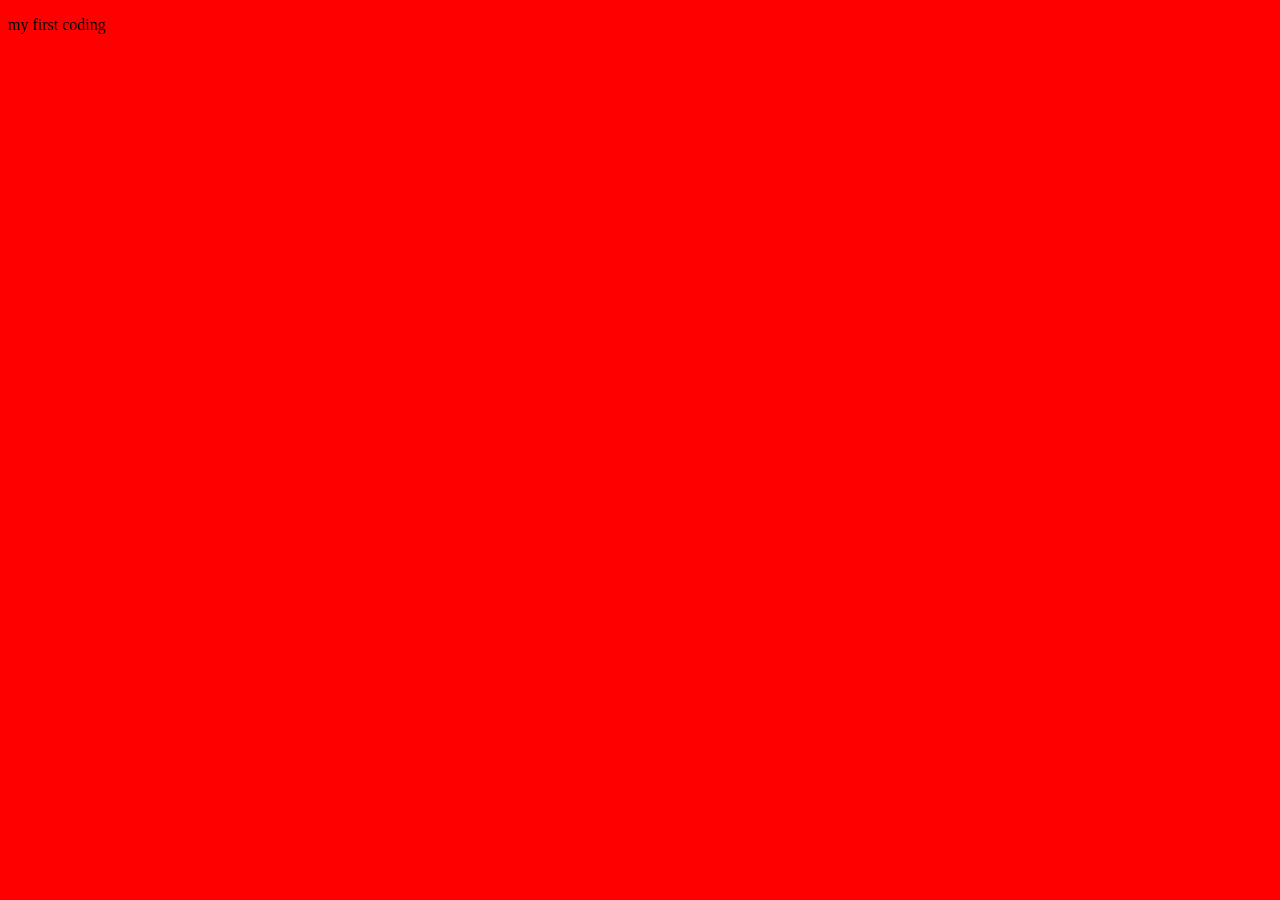
==== index.html @ ef271aee "first commit" ====
<!DOCTYPE html>
<html lang="en">
<head>
    <link rel="stylesheet"href="style.css">
<meta charset="UTF-8">
<meta namne="viewport"content="width=device-width,
initital-scale="1.0">
<title>my first website</title>
</head>
<body>
    <script src="script.js"></script>
    <p>my first coding</p>
</body>
</html>
---- style.css ----
body {
    background-color: red;

}
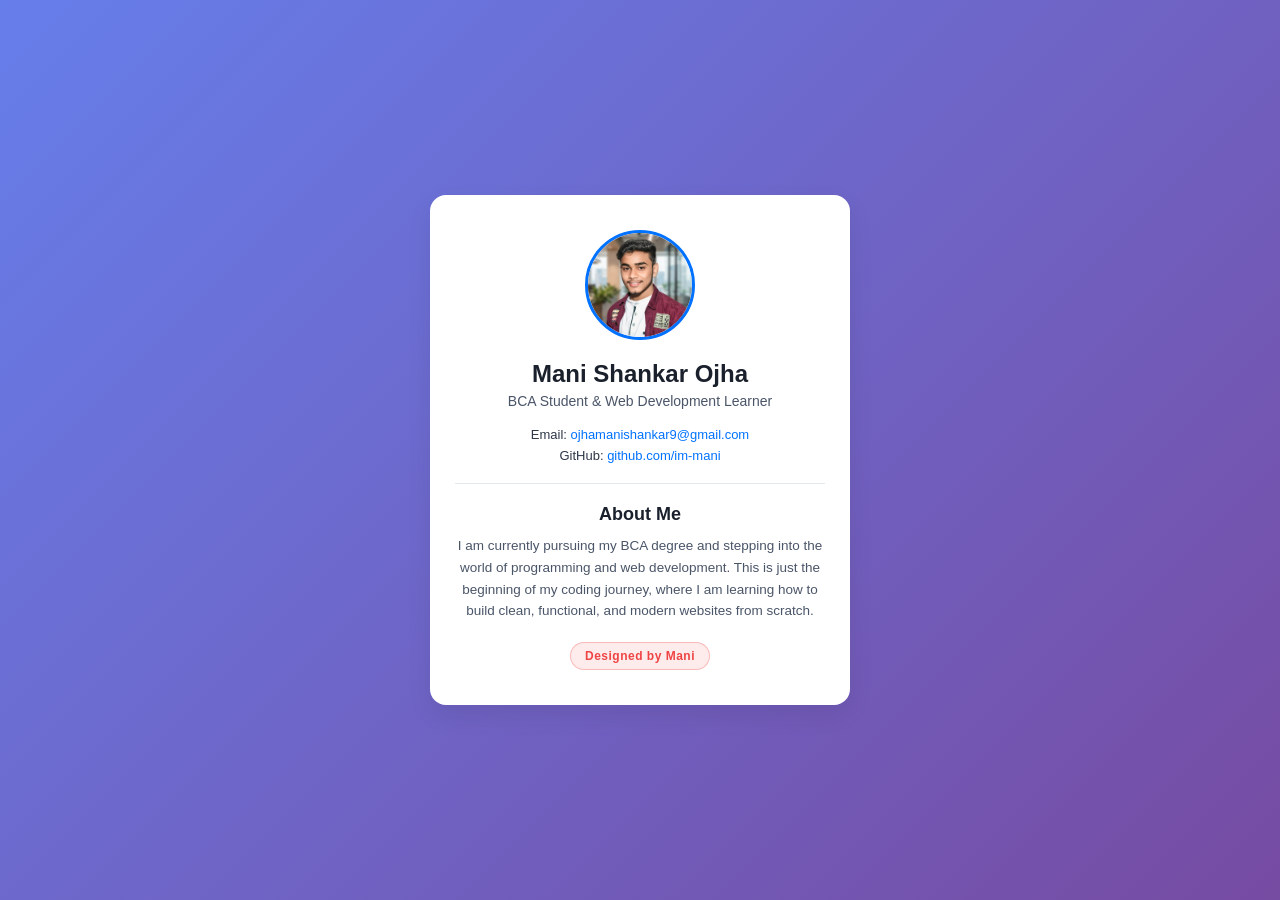
==== commit f9584eb4: "Rename portfolio.html to index.html" ====
--- a/index.html
+++ b/index.html
@@ -1,14 +1,153 @@
 <!DOCTYPE html>
 <html lang="en">
 <head>
-    <link rel="stylesheet"href="style.css">
-<meta charset="UTF-8">
-<meta namne="viewport"content="width=device-width,
-initital-scale="1.0">
-<title>my first website</title>
+    <meta name="description" content="official portfolio of mani shankar ojha,BCA student and web devlopment learner from ballia,uttarpradesh.">
+    <meta name="keywords" content="mani shankar ojha,mani shankar protfolio,BCA student ballia,web developer mani">
+    <meta name="author" content="mani shankar ojha">
+    <meta charset="UTF-8">
+    <meta name="viewport" content="width=device-width, initial-scale=1.0">
+    <title>Portfolio - Mani Shankar Ojha</title>
+    <style>
+        * {
+            margin: 0;
+            padding: 0;
+            box-sizing: border-box;
+            font-family: 'Segoe UI', Tahoma, Geneva, Verdana, sans-serif;
+        }
+
+        body {
+            background: linear-gradient(135deg, #667eea 0%, #764ba2 100%);
+            min-height: 100vh;
+            display: flex;
+            justify-content: center;
+            align-items: center;
+            padding: 20px;
+        }
+
+        .portfolio-card {
+            background: #ffffff;
+            width: 100%;
+            max-width: 420px;
+            padding: 35px 25px;
+            border-radius: 16px;
+            box-shadow: 0 10px 25px rgba(0, 0, 0, 0.08);
+            text-align: center;
+        }
+
+        .profile-img-container {
+            width: 110px;
+            height: 110px;
+            margin: 0 auto 20px auto;
+            border-radius: 50%;
+            overflow: hidden;
+            border: 3px solid #0072ff;
+            background-color: #e2e8f0;
+        }
+
+        .profile-img-container img {
+            width: 100%;
+            height: 100%;
+            object-fit: cover;
+        }
+
+        .name {
+            font-size: 24px;
+            font-weight: 700;
+            color: #1a202c;
+            margin-bottom: 5px;
+        }
+
+        .title {
+            font-size: 14px;
+            color: #4a5568;
+            margin-bottom: 18px;
+            font-weight: 500;
+        }
+
+        .contact-info {
+            font-size: 13px;
+            color: #2d3748;
+            margin-bottom: 6px;
+        }
+
+        .contact-info a {
+            color: #0072ff;
+            text-decoration: none;
+            font-weight: 500;
+        }
+
+        .contact-info a:hover {
+            text-decoration: underline;
+        }
+
+        .divider {
+            margin: 20px 0;
+            border: none;
+            border-top: 1px solid #e2e8f0;
+        }
+
+        .about-heading {
+            font-size: 18px;
+            font-weight: 700;
+            color: #1a202c;
+            margin-bottom: 10px;
+        }
+
+        .about-text {
+            font-size: 13.5px;
+            color: #4a5568;
+            line-height: 1.6;
+            text-align: center;
+            margin-bottom: 20px;
+        }
+
+        .designer-badge {
+            display: inline-block;
+            background: rgba(239, 68, 68, 0.1);
+            color: #ef4444;
+            border: 1px solid rgba(239, 68, 68, 0.3);
+            padding: 6px 14px;
+            border-radius: 20px;
+            font-size: 12px;
+            font-weight: 600;
+            letter-spacing: 0.5px;
+        }
+    </style>
 </head>
 <body>
-    <script src="script.js"></script>
-    <p>my first coding</p>
+
+    <div class="portfolio-card">
+        <!-- Profile Picture Section -->
+        <div class="profile-img-container">
+            <!-- Yahan apni photo ka file name daal dena, jaise: photo.jpg -->
+           <img src="ojhaji.jpeg"alt="profile picture">
+        </div>
+
+        <!-- Name and Title -->
+        <div class="name">Mani Shankar Ojha</div>
+        <div class="title">BCA Student & Web Development Learner</div>
+
+        <!-- Contact Details -->
+        <div class="contact-info">
+            Email: <a href="mailto:ojhamanishankar9@gmail.com">ojhamanishankar9@gmail.com</a>
+        </div>
+        <div class="contact-info">
+            GitHub: <a href="https://github.com/im-mani" target="_blank">github.com/im-mani</a>
+        </div>
+
+        <hr class="divider">
+
+        <!-- About Me Section -->
+        <div class="about-heading">About Me</div>
+        <div class="about-text">
+            I am currently pursuing my BCA degree and stepping into the world of programming and web development. This is just the beginning of my coding journey, where I am learning how to build clean, functional, and modern websites from scratch.
+        </div>
+
+        <!-- Red Highlighted Designer Badge -->
+        <div class="designer-badge">
+            Designed by Mani
+        </div>
+    </div>
+
 </body>
-</html>+</html>
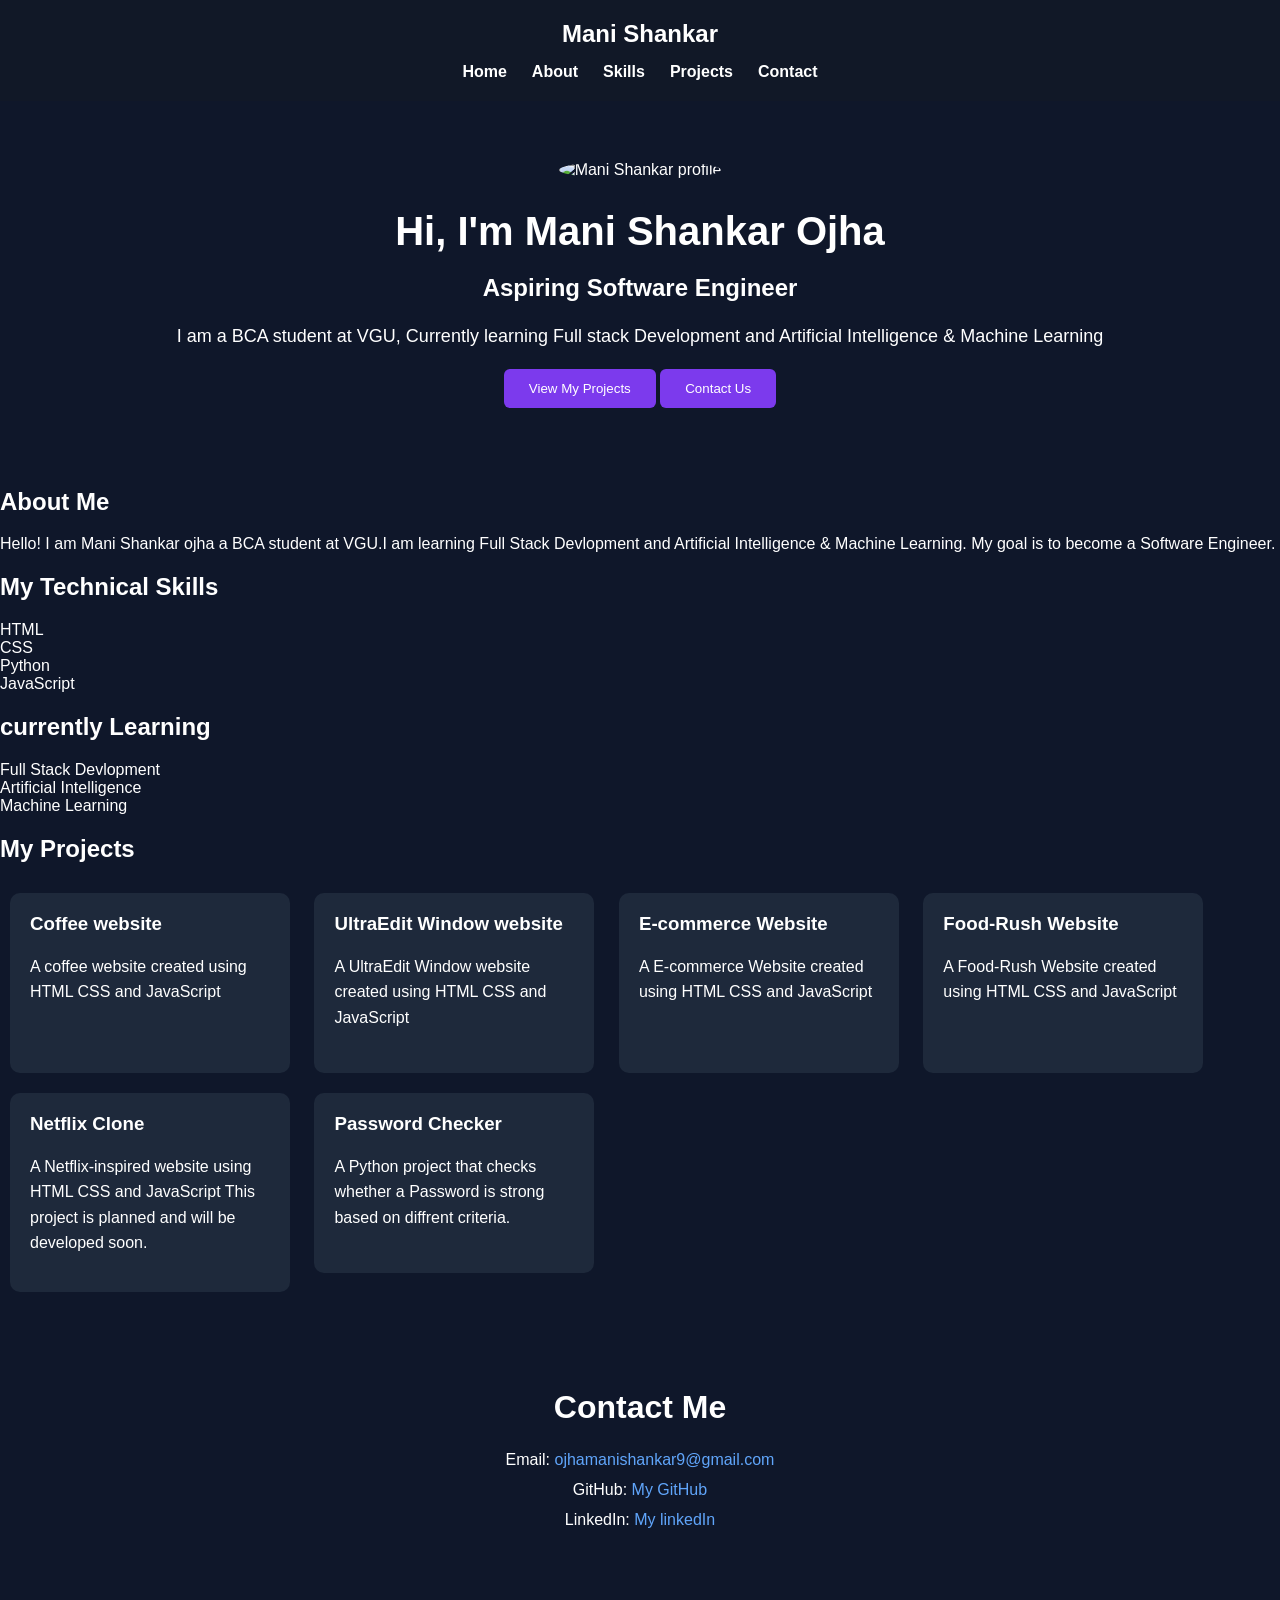
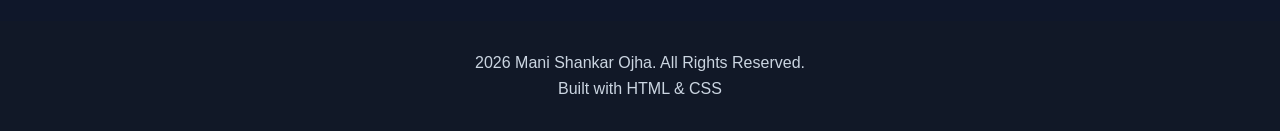
==== commit d11be1ab: "Add files via upload" ====
--- a/index.html
+++ b/index.html
@@ -1,153 +1,98 @@
-<!DOCTYPE html>
-<html lang="en">
-<head>
-    <meta name="description" content="official portfolio of mani shankar ojha,BCA student and web devlopment learner from ballia,uttarpradesh.">
-    <meta name="keywords" content="mani shankar ojha,mani shankar protfolio,BCA student ballia,web developer mani">
-    <meta name="author" content="mani shankar ojha">
-    <meta charset="UTF-8">
-    <meta name="viewport" content="width=device-width, initial-scale=1.0">
-    <title>Portfolio - Mani Shankar Ojha</title>
-    <style>
-        * {
-            margin: 0;
-            padding: 0;
-            box-sizing: border-box;
-            font-family: 'Segoe UI', Tahoma, Geneva, Verdana, sans-serif;
-        }
-
-        body {
-            background: linear-gradient(135deg, #667eea 0%, #764ba2 100%);
-            min-height: 100vh;
-            display: flex;
-            justify-content: center;
-            align-items: center;
-            padding: 20px;
-        }
-
-        .portfolio-card {
-            background: #ffffff;
-            width: 100%;
-            max-width: 420px;
-            padding: 35px 25px;
-            border-radius: 16px;
-            box-shadow: 0 10px 25px rgba(0, 0, 0, 0.08);
-            text-align: center;
-        }
-
-        .profile-img-container {
-            width: 110px;
-            height: 110px;
-            margin: 0 auto 20px auto;
-            border-radius: 50%;
-            overflow: hidden;
-            border: 3px solid #0072ff;
-            background-color: #e2e8f0;
-        }
-
-        .profile-img-container img {
-            width: 100%;
-            height: 100%;
-            object-fit: cover;
-        }
-
-        .name {
-            font-size: 24px;
-            font-weight: 700;
-            color: #1a202c;
-            margin-bottom: 5px;
-        }
-
-        .title {
-            font-size: 14px;
-            color: #4a5568;
-            margin-bottom: 18px;
-            font-weight: 500;
-        }
-
-        .contact-info {
-            font-size: 13px;
-            color: #2d3748;
-            margin-bottom: 6px;
-        }
-
-        .contact-info a {
-            color: #0072ff;
-            text-decoration: none;
-            font-weight: 500;
-        }
-
-        .contact-info a:hover {
-            text-decoration: underline;
-        }
-
-        .divider {
-            margin: 20px 0;
-            border: none;
-            border-top: 1px solid #e2e8f0;
-        }
-
-        .about-heading {
-            font-size: 18px;
-            font-weight: 700;
-            color: #1a202c;
-            margin-bottom: 10px;
-        }
-
-        .about-text {
-            font-size: 13.5px;
-            color: #4a5568;
-            line-height: 1.6;
-            text-align: center;
-            margin-bottom: 20px;
-        }
-
-        .designer-badge {
-            display: inline-block;
-            background: rgba(239, 68, 68, 0.1);
-            color: #ef4444;
-            border: 1px solid rgba(239, 68, 68, 0.3);
-            padding: 6px 14px;
-            border-radius: 20px;
-            font-size: 12px;
-            font-weight: 600;
-            letter-spacing: 0.5px;
-        }
-    </style>
-</head>
-<body>
-
-    <div class="portfolio-card">
-        <!-- Profile Picture Section -->
-        <div class="profile-img-container">
-            <!-- Yahan apni photo ka file name daal dena, jaise: photo.jpg -->
-           <img src="ojhaji.jpeg"alt="profile picture">
-        </div>
-
-        <!-- Name and Title -->
-        <div class="name">Mani Shankar Ojha</div>
-        <div class="title">BCA Student & Web Development Learner</div>
-
-        <!-- Contact Details -->
-        <div class="contact-info">
-            Email: <a href="mailto:ojhamanishankar9@gmail.com">ojhamanishankar9@gmail.com</a>
-        </div>
-        <div class="contact-info">
-            GitHub: <a href="https://github.com/im-mani" target="_blank">github.com/im-mani</a>
-        </div>
-
-        <hr class="divider">
-
-        <!-- About Me Section -->
-        <div class="about-heading">About Me</div>
-        <div class="about-text">
-            I am currently pursuing my BCA degree and stepping into the world of programming and web development. This is just the beginning of my coding journey, where I am learning how to build clean, functional, and modern websites from scratch.
-        </div>
-
-        <!-- Red Highlighted Designer Badge -->
-        <div class="designer-badge">
-            Designed by Mani
-        </div>
-    </div>
-
-</body>
-</html>
+<!DOCTYPE html>
+<html lang="en">
+<head>
+<meta charset="UTF-8">
+<meta name="viewport" content="width=device-width,initial-scale=1.0">
+<title>Mani Shankar | portfolio</title>
+<link rel="stylesheet" href="style.css">
+</head>
+<body>
+    <header>
+    <h2>Mani Shankar</h2>
+    <nav>
+    <a href="#">Home</a>
+    <a href="#">About</a>
+    <a href="#">Skills</a>
+    <a href="#">Projects</a>
+    <a href="#">Contact</a>
+    </nav>
+    </header>
+    <main>
+    <section class="hero">
+    <img src="C:\Users\It Expert Computer\Desktop\coder\.vscode\protfolio\images\profile.jpeg" alt="Mani Shankar profile" width="200">
+    <h1> Hi, I'm Mani Shankar Ojha</h1>
+    <h2>Aspiring Software Engineer</h2>
+    <p>I am a BCA student at VGU, Currently learning Full stack Development and Artificial Intelligence & Machine Learning</p>
+    <button>View My Projects</button>
+    <button>Contact Us</button>
+    </section>
+    <section class="about">
+    <h2>About Me</h2>
+    <p>Hello! I am Mani Shankar ojha a BCA student at VGU.I am learning Full Stack Devlopment and Artificial Intelligence & Machine Learning. My goal is to become a Software Engineer.</p>
+    </section>
+    <section class="skills">
+    <h2>My Technical Skills</h2>
+    <div class="skill-list">
+    <div>HTML</div>
+    <div>CSS</div>
+    <div>Python</div>
+    <div>JavaScript</div>
+    </div>
+    <h2>currently Learning</h2>
+    <div class="skill-list">
+    <div>Full Stack Devlopment</div>
+    <div>Artificial Intelligence</div>
+    <div>Machine Learning</div>
+    </div>
+    </section>
+    <section class="Projects">
+    <h2>My Projects</h2>
+    <div class="project-container">
+    <div class="project-card">
+    <h3>Coffee website</h3>
+    <p>A coffee website created  using HTML CSS and JavaScript</p>
+    </div>
+    <div class="project-card">
+    <h3>UltraEdit Window website</h3>
+    <p>A UltraEdit Window website created using HTML CSS and JavaScript</p>
+    </div>
+    <div class="project-card">
+    <h3>E-commerce Website</h3>
+    <p>A E-commerce Website created using HTML CSS and JavaScript</p>
+    </div>
+    <div class="project-card">
+    <h3>Food-Rush Website</h3>
+    <p>A Food-Rush Website created using HTML CSS and JavaScript</p>
+    </div>
+    <div class="project-card">
+    <h3>Netflix Clone</h3>
+    <p>A Netflix-inspired website using HTML CSS and JavaScript This project is planned and will be developed soon.</p>
+    </div>
+    <div class="project-card">
+    <h3>Password Checker</h3>
+    <p>A Python project that checks whether a Password is strong based on diffrent criteria.</p>
+
+    </div>
+
+
+
+    </div>
+    </section>
+    <section id="contact">
+    <h2>Contact Me</h2>
+    <p>Email: <a href="mail to:ojhamanishankar9@gmail.com">ojhamanishankar9@gmail.com</a></p>
+    <p>GitHub: <a href="https://github.com/im-mani">My GitHub</a></p>
+    <p>LinkedIn: <a href="https://www.linkedin.com/in/mani-shankar-ojha-b598533a3">My linkedIn</a></p>
+    </section>
+    </main>
+    <footer>
+        <p>2026 Mani Shankar Ojha. All Rights Reserved.</p>
+        <p>Built with HTML & CSS</p>
+    </footer>
+</body>
+
+
+
+
+
+</html>
--- a/style.css
+++ b/style.css
@@ -0,0 +1,181 @@
+body {
+    margin: 0;
+    font-family: Arial, Helvetica, sans-serif;
+    background-color: #0f172a;
+    color: white;
+}
+header {
+    background-color: #111827;
+    padding: 20px;
+
+}
+nav{
+    display: flex;
+    justify-content: center;
+    gap: 25px;
+}
+nav a{
+    color: white;
+    text-decoration: none;
+    font-weight: bold;
+}
+
+header h2{
+    color: white;
+    margin: 0 0 15px 0;
+    text-align: center;
+}
+.hero{
+    text-align: center;
+    padding: 60px 20px;
+}
+.hero img{
+    width: 200px;
+    border-radius: 50%;
+    margin-bottom: 20px;
+}
+.hero h1{
+    font-size: 40px;
+    margin: 10px 0;
+}
+.hero p{
+    font-size: 18px;
+    line-height: 1.6;
+}
+.hero a{
+    display: flex;
+    background-color: #7c3aed
+    color: white;
+    text-decoration: none;
+    padding: 12px 20px;
+    margin: 10px 5px;
+    border-radius: 6px;
+    font-weight: bold;
+}
+#about{
+    padding: 60px 20px;
+    text-align: center;
+}
+#about h2{
+    font-size: 32px;
+    margin-bottom: 15px;
+}
+#about p{
+    max-width: 700px;
+    margin: auto;
+    line-height: 1.7;
+}
+#skills{
+    padding: 60px 20px;
+    text-align: center;
+}
+#skills h2{
+    font-size: 32px;
+    margin-bottom: 30px;
+}
+#skills ul{
+    list-style: none;
+    padding: 0;
+}
+#skills li{
+    display: inline-block;
+    background-color: #1e293b;
+    padding: 12px 20px;
+    margin: 8px;
+    border-radius: 8px;
+    font-weight: bold;
+}
+#projects{
+    padding: 60px 20px;
+    text-align: center;
+}
+#projects h2{
+    font-size: 32px;
+    margin-bottom: 30px;
+}
+.project-card{
+    display: inline-block;
+    vertical-align: top;
+    width: 280px;
+    min-height: 180px;
+    background-color: #1e293b;
+    margin: 10px;
+    padding: 20px;
+    border-radius: 10px;
+    text-align: left;
+    box-sizing: border-box;
+}
+.project-card h3{
+    margin-top: 0;
+}
+.project-card p{
+    line-height: 1.6;
+}
+#contact{
+    padding: 60px;
+    text-align: center;
+}
+#contact h2{
+    font-size: 32px;
+    margin-bottom: 25px;
+}
+#contact p{
+    margin: 12px 0;
+}
+#contact a{
+    color: #60a5fa;
+    text-decoration: none;
+}
+footer{
+    background-color: #111827;
+    text-align: center;
+    padding: 25px 20px;
+    margin-top: 20px;
+}
+footer p{
+    margin: 8px 0;
+    color: #cbd5e1;
+}
+@media (max-width: 768px) {
+    nav{
+        flex-direction: column;
+        gap: 12px;
+    }
+    .hero{
+        padding: 40px 15px;
+    }
+    .hero h1{
+        font-size: 30px;
+    }
+    .hero p{
+        font-size: 16px;
+    }
+    .hero img{
+        width: 150px;
+    }
+    .project-card{
+        width: 90px;
+        margin: 10px auto;
+        display: block;
+    }
+    
+}
+nav a:hover{
+    color: #60a5fa;
+}
+.hero a:hover{
+    background-color: #1d4ed8;
+    transform: translatey(-2px);
+}
+.project-card:hover{
+    transform: translatey(-5px);
+}
+button{
+    background-color: #7c3aed;
+    color: white;
+    padding: 12px 25px;
+    border: none;
+    border-radius: 6px;
+    cursor: pointer;
+    transition: 0.3s;
+}
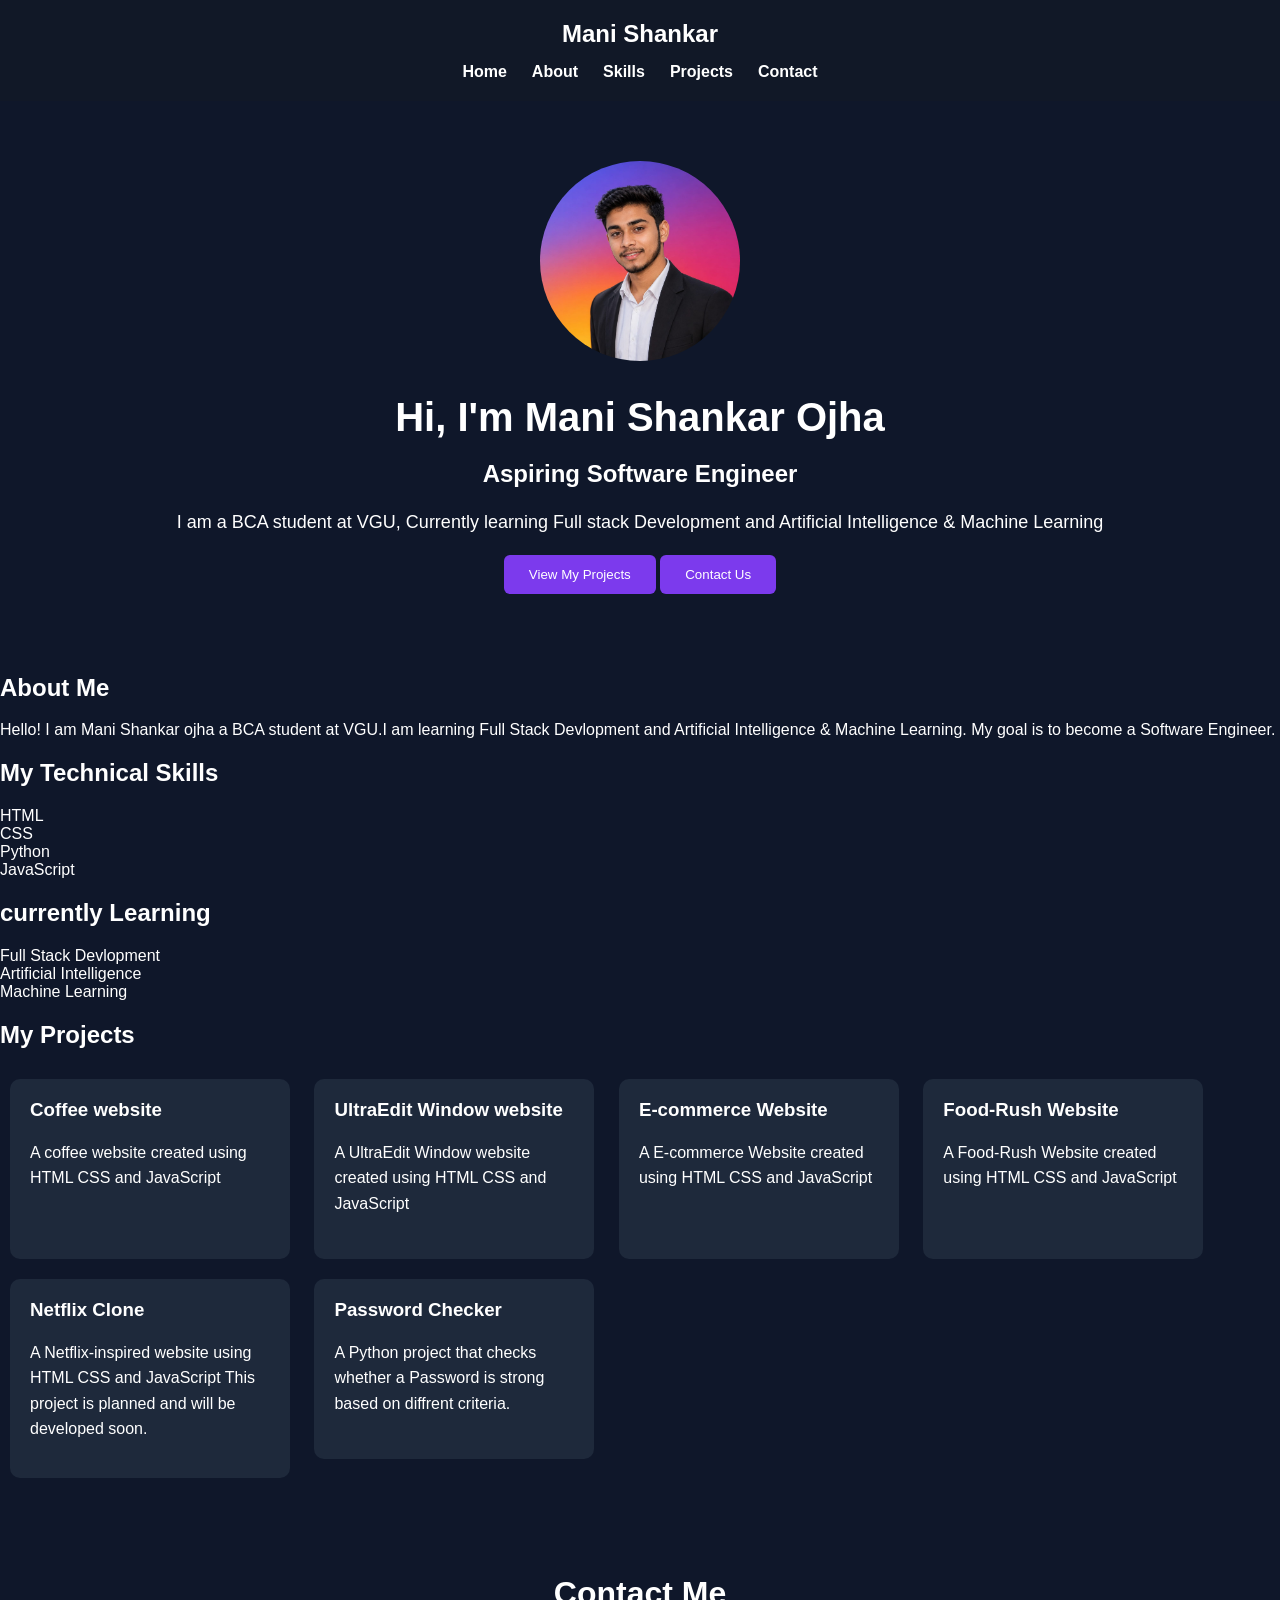
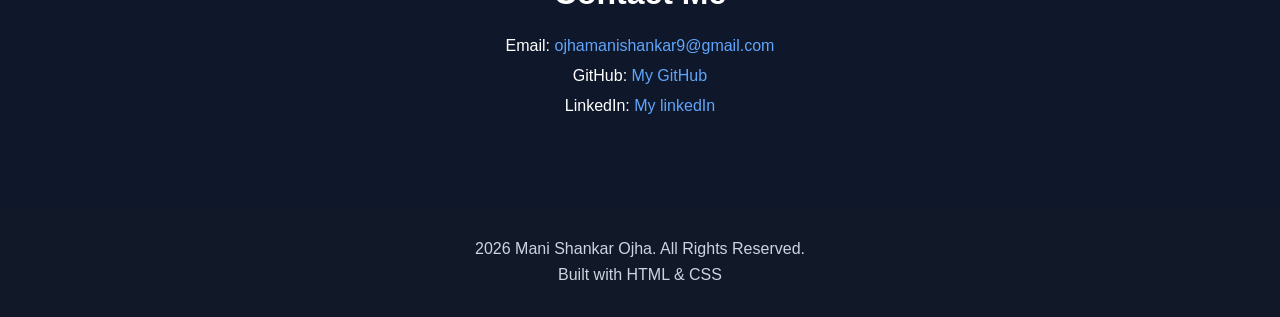
==== commit 9d1c78fe: "Add files via upload" ====
--- a/index.html
+++ b/index.html
@@ -19,7 +19,7 @@
     </header>
     <main>
     <section class="hero">
-    <img src="C:\Users\It Expert Computer\Desktop\coder\.vscode\protfolio\images\profile.jpeg" alt="Mani Shankar profile" width="200">
+    <img src="profile.jpeg" alt="Mani Shankar profile" width="200">
     <h1> Hi, I'm Mani Shankar Ojha</h1>
     <h2>Aspiring Software Engineer</h2>
     <p>I am a BCA student at VGU, Currently learning Full stack Development and Artificial Intelligence & Machine Learning</p>
